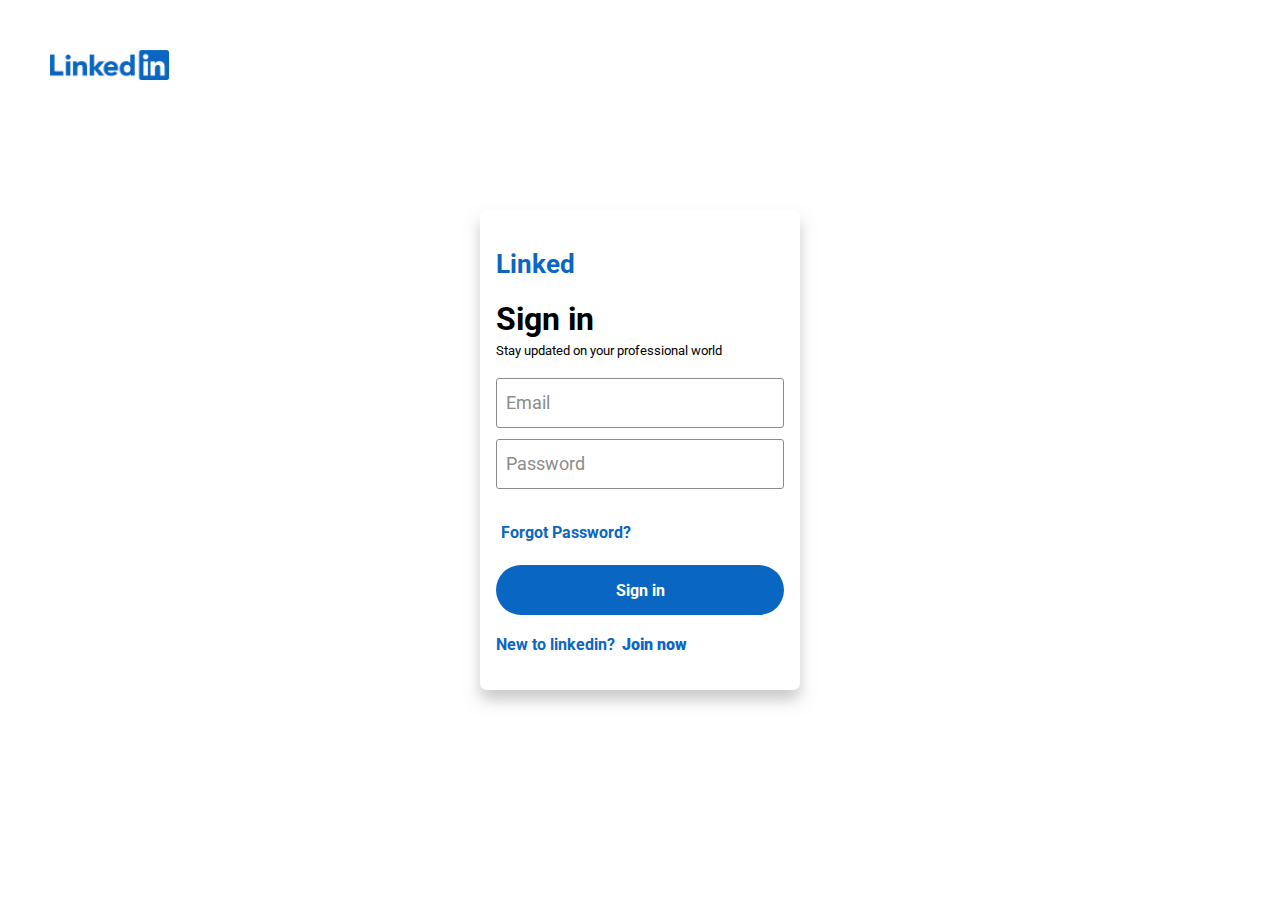
==== index.html @ d2cc327b "first commit" ====
<!DOCTYPE html> 
<html lang="en"> 

<head> 
	<meta charset="UTF-8" /> 
	<meta http-equiv="X-UA-Compatible" content="IE=edge" /> 
	<meta name="description" content="Free Web tutorials" /> 
	<meta name="keywords" content="HTML, CSS, JavaScript" /> 
	<meta name="author" content="John Doe" /> 
	<meta name="viewport" content= 
		"width=device-width, initial-scale=1.0" /> 
	<title>LinkedIn Login Form Using HTML and CSS</title> 


	<!--Font Awesome-->
	<link rel="stylesheet" href= 
		"https://use.fontawesome.com/releases/v5.7.0/css/all.css"
		integrity= 
"sha384-lZN37f5QGtY3VHgisS14W3ExzMWZxybE1SJSEsQp9S+oqd12jhcu+A56Ebc1zFSJ"
		crossorigin="anonymous" /> 

	<!--Style CSS-->
	<link rel="stylesheet" href="style.css" /> 

</head> 

<body> 
<header>
	<div class="logo">
		<img src="logo.webp" alt="Logo">
	</div>
</header>
	<div class="container"> 
		<h2>Linked<span> 
			<i class="fab fa-linkedin"></i> 
		</span></h2> 
		<div class="text"> 
			<h1>Sign in</h1> 
			<p>Stay updated on your professional world</p> 
		</div> 
		<div class="your-input"> 
			<div class="input"> 
				<input type="text" name="email"
					id="email" required /> 
				<label for="email">Email</label> 
			</div> 
			<div class="input"> 
				<input type="password" name="password"
					id="password" required /> 
				<label for="password"> 
					Password 
				</label> 
			</div> 
		</div> 
		<a href="#" class="forgot-password-link"> 
			Forgot Password? 
		</a> 
		<button>Sign in</button> 
		<p class="join-link"> 
			New to linkedin? 
			<a href="#" class="join-now"> 
				Join now 
			</a> 
		</p> 
	</div> 
</body> 

</html>
---- style.css ----
@import url('https://fonts.googleapis.com/css2?family=Roboto:ital,wght@0,100;0,300;0,400;0,500;0,700;0,900;1,100;1,300;1,400;1,500;1,700;1,900&display=swap'); 
* { 
	box-sizing: border-box; 
	margin: 0; 
	padding: 0; 
	font-family: 'Roboto', sans-serif; 
} 
.header {
    padding: 10px 20px;
    display: flex;
    justify-content: space-between;
    align-items: left;
}
.logo img {
    max-height: 30px;
	margin-top: 50px;
	margin-left:50px;
}

.container { 
	width: 320px; 
	height: 480px; 
	background: #fff; 
	box-shadow: 0 10px 15px rgba(179, 179, 179, 0.7); 
	position: absolute; 
	top: 50%; 
	left: 50%; 
	transform: translate(-50%, -50%); 
	border-radius: 7px; 
	display: flex; 
	flex-direction: column; 
	justify-content: space-evenly; 
	padding: 1rem; 
} 

.container h2{ 
	color: #0A66C3; 
	font-size: 1.6rem; 
} 

.container h2 i{ 
	font-size: 1.8rem; 
	padding-left: .1rem; 
} 

.text p{ 
	font-size: .8rem; 
	padding-top: 0.3rem; 
} 

.input { 
	position: relative; 
	width: 100%; 
	height: 50px; 
	margin-bottom: 0.7em; 
} 

.your-input input{ 
	width: 100%; 
	height: 50px; 
	padding-top: 1.1rem; 
	padding-left: 9px; 
	outline: none; 
	border: 1px solid #8c8c8c; 
	border-radius: 3px; 
	transition: .2s; 
} 

.your-input label { 
	position: absolute; 
	top: 30%; 
	left: 10px; 
	font-size: 1.1rem; 
	color: #8c8c8c; 
	transition: .2s; 
} 

.input input:focus ~ label, 
.input input:valid ~ label{ 
	top: 10%; 
	font-size: .8rem; 
	color: #000; 
} 

.input input:focus { 
	border-width: 2px; 
	border-color: #0A66C3; 
} 

.forgot-password-link { 
	width: 140px; 
	padding: .2rem; 
	text-align: center; 
	text-decoration: none; 
	font-weight: bolder; 
	color: #0A66C3; 
	transition: .3s; 
	border-radius: 12px; 
} 

.forgot-password-link:hover{ 
	background: rgba(10, 102, 195, 0.3); 
} 

button { 
	height: 50px; 
	background: #0A66C3; 
	outline: none; 
	border: none; 
	border-radius: 30px; 
	color: #fff; 
	font-size: 1rem; 
	font-weight: bolder; 
} 

.join-link { 
text-decoration: none; 
font-weight: bolder; 
color: #0A66C3; 
} 

.join-now{ 
	text-decoration: none; 
	font-weight: bolder; 
	color: #0A66C3; 
	border-radius: 12px; 
	transition: .3s; 
	font-weight: bolder; 
	padding: .2rem; 
} 

.join-now:hover{ 
	background: rgba(10, 102, 195, 0.3); 
}
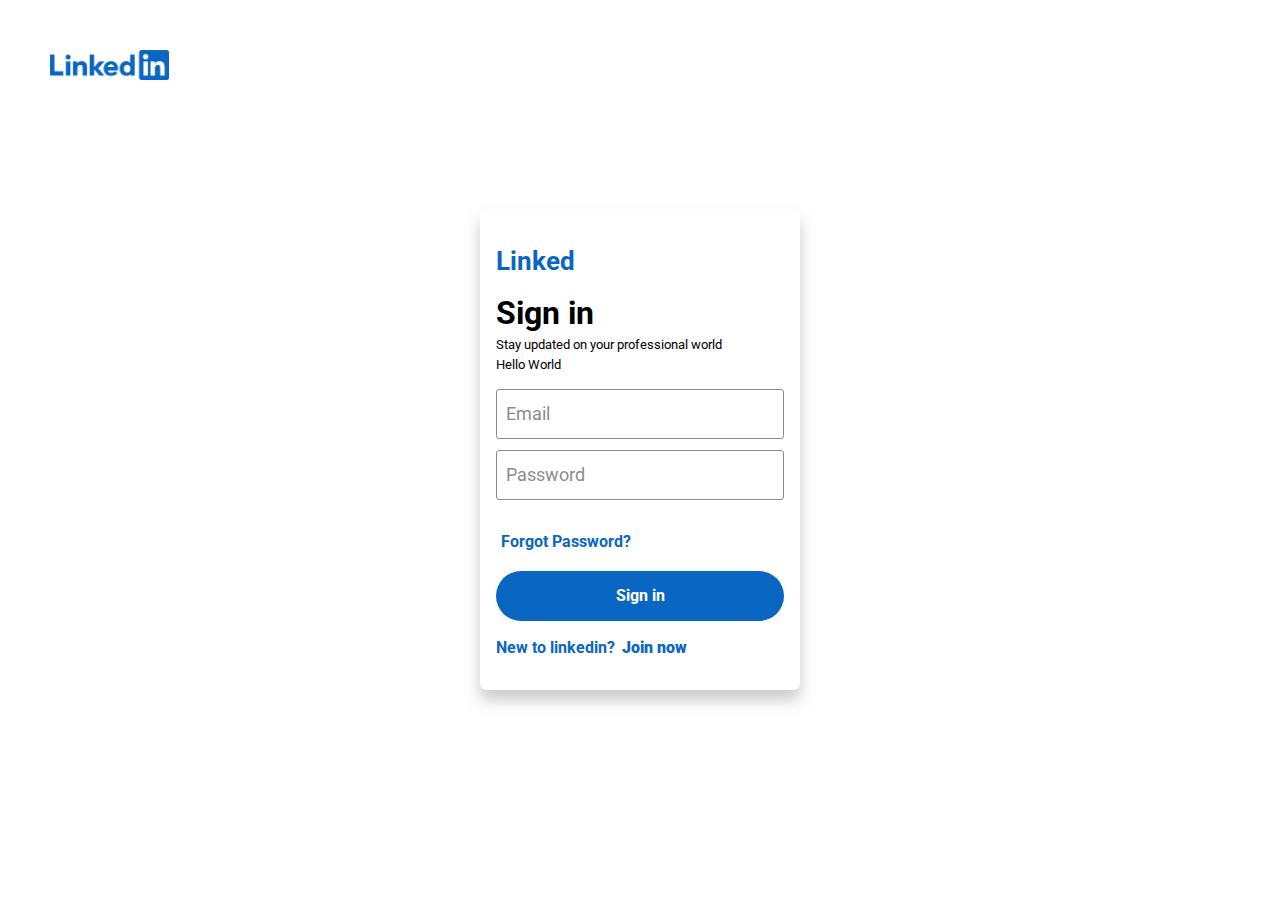
==== commit 86e99462: "demo code" ====
--- a/index.html
+++ b/index.html
@@ -37,6 +37,7 @@
 		<div class="text"> 
 			<h1>Sign in</h1> 
 			<p>Stay updated on your professional world</p> 
+			<p>Hello World</p>
 		</div> 
 		<div class="your-input"> 
 			<div class="input"> 
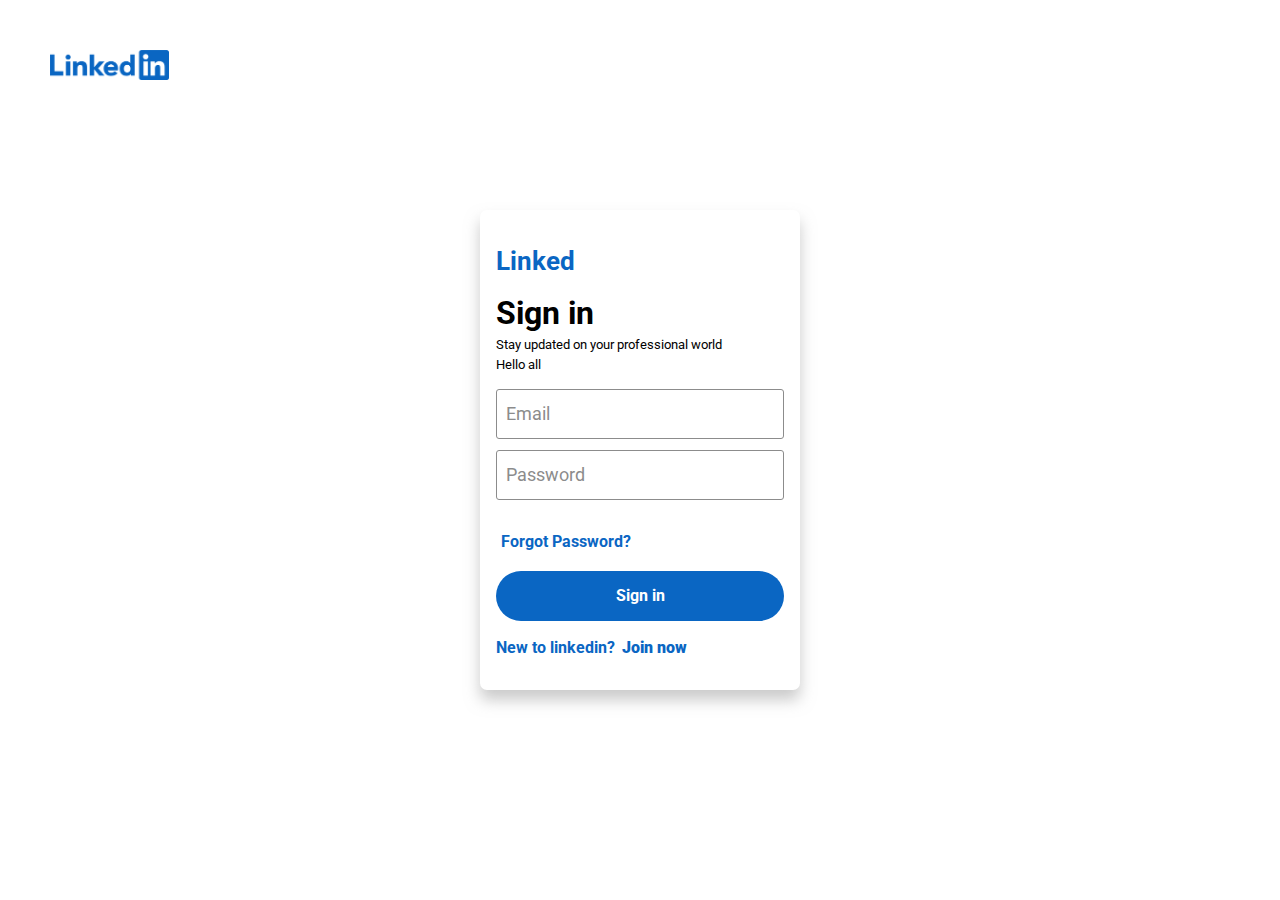
==== commit e6ec6fa5: "all" ====
--- a/index.html
+++ b/index.html
@@ -37,7 +37,7 @@
 		<div class="text"> 
 			<h1>Sign in</h1> 
 			<p>Stay updated on your professional world</p> 
-			<p>Hello World</p>
+			<p>Hello all</p>
 		</div> 
 		<div class="your-input"> 
 			<div class="input"> 
